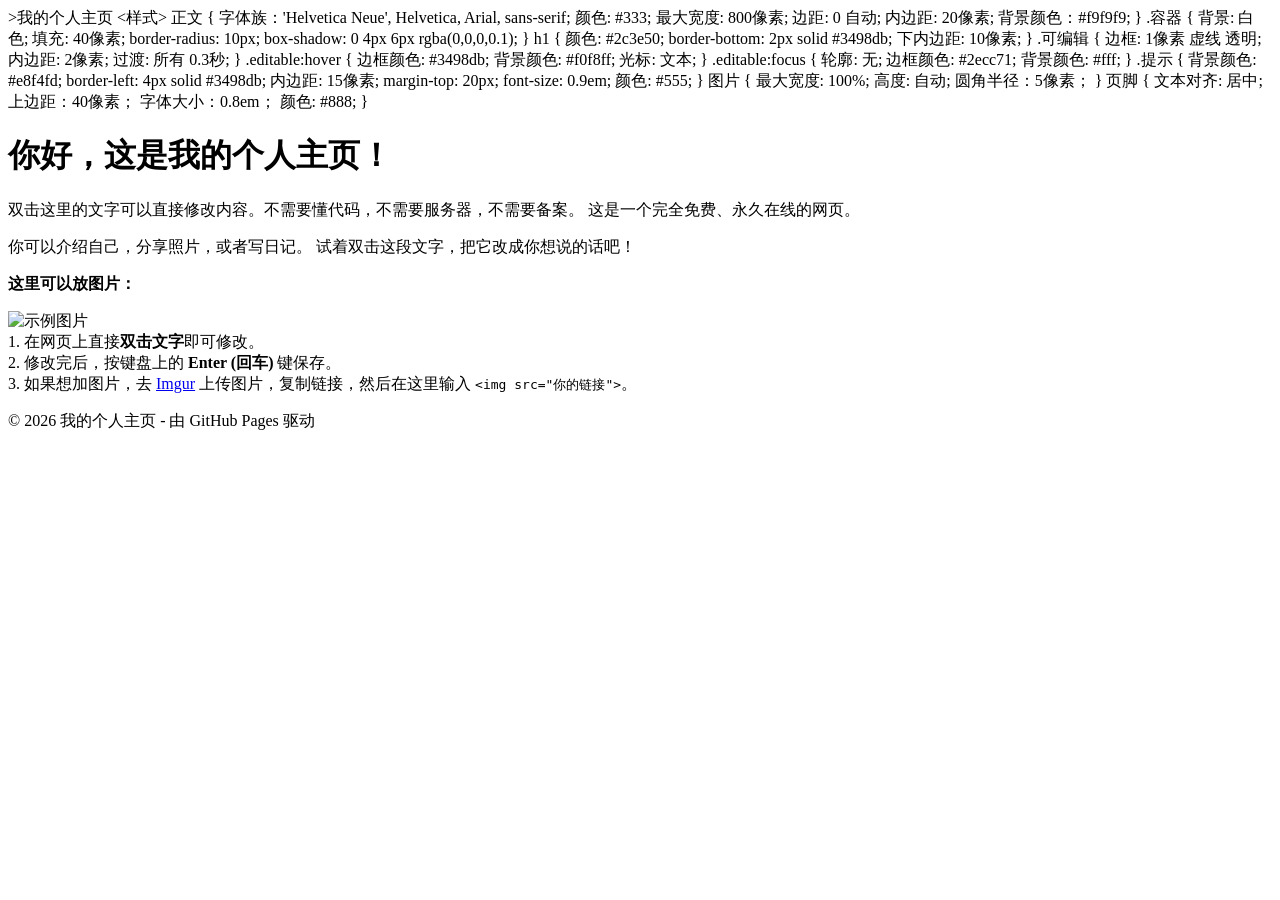
==== index.html @ cb854755 "Create index.html" ====
<!DOCTYPE html>
<html lang="zh-CN">
<head>
    <meta charset="UTF-8">
    <meta name="viewport" content="width=device-width, initial-scale=1.0">
    >我的个人主页</标题>
    <样式>
正文 {
字体族：'Helvetica Neue', Helvetica, Arial, sans-serif;

            颜色: #333;
            最大宽度: 800像素;
            边距: 0 自动;
            内边距: 20像素;
背景颜色：#f9f9f9;
        }
        .容器 {
            背景: 白色;
            填充: 40像素;
            border-radius: 10px;
            box-shadow: 0 4px 6px rgba(0,0,0,0.1);
        }
        h1 {
            颜色: #2c3e50;
            border-bottom: 2px solid #3498db;
            下内边距: 10像素;
        }
        .可编辑 {
            边框: 1像素 虚线 透明;
            内边距: 2像素;
            过渡: 所有 0.3秒;
        }
        .editable:hover {
            边框颜色: #3498db;
            背景颜色: #f0f8ff;
            光标: 文本;
        }
        .editable:focus {
            轮廓: 无;
            边框颜色: #2ecc71;
            背景颜色: #fff;
        }
        .提示 {
            背景颜色: #e8f4fd;
            border-left: 4px solid #3498db;
            内边距: 15像素;
            margin-top: 20px;
            font-size: 0.9em;
            颜色: #555;
        }
        图片 {
            最大宽度: 100%;
            高度: 自动;
圆角半径：5像素；

        }
页脚 {
            文本对齐: 居中;
上边距：40像素；
字体大小：0.8em；
            颜色: #888;
        }
    </style>
</head>
<body>

<div class="container">
    <!-- 标题区域 -->
    <h1 class="editable" contenteditable="true">你好，这是我的个人主页！</h1>
    
    <!-- 内容区域 -->
    <p class="editable" contenteditable="true">
        双击这里的文字可以直接修改内容。不需要懂代码，不需要服务器，不需要备案。
        这是一个完全免费、永久在线的网页。
    </p>

    <p class="editable" contenteditable="true">
        你可以介绍自己，分享照片，或者写日记。
        试着双击这段文字，把它改成你想说的话吧！
    </p>

    <!-- 图片示例区域 (你可以替换 src 里的链接) -->
    <div class="editable" contenteditable="true">
        <p><strong>这里可以放图片：</strong></p>
        <!-- 这是一个示例图片，你可以把 src 里的链接换成你自己的图片链接 -->
        <img src="https://images.unsplash.com/photo-1499750310159-52f0f83ad713?ixlib=rb-1.2.1&auto=format&fit=crop&w=800&q=80" alt="示例图片">
    </div>

    <!-- 提示区域 -->
    <div class="tip">
        
        1. 在网页上直接<b>双击文字</b>即可修改。<br>
        2. 修改完后，按键盘上的 <b>Enter (回车)</b> 键保存。<br>
        3. 如果想加图片，去 <a href="https://imgur.com/upload" target="_blank">Imgur</a> 上传图片，复制链接，然后在这里输入 <code>&lt;img src="你的链接"&gt;</code>。
    </div>

    <footer>
        <p class="editable" contenteditable="true">© 2026 我的个人主页 - 由 GitHub Pages 驱动</p>
    </footer>
</div>

<script>
    // 简单的脚本：监听回车键，模拟保存效果（实际保存需要点击 GitHub 的 Commit 按钮，
    // 但为了让你感觉像是在编辑，这里做一个视觉反馈）
    document.querySelectorAll('.editable').forEach(el => {
        el.addEventListener('keydown', function(e) {
            if (e.key === 'Enter' && !e.shiftKey) {
                e.preventDefault();
                this.blur(); // 失去焦点，表示编辑完成
                (
            }
        });
    });
</script>

</body>
</html>
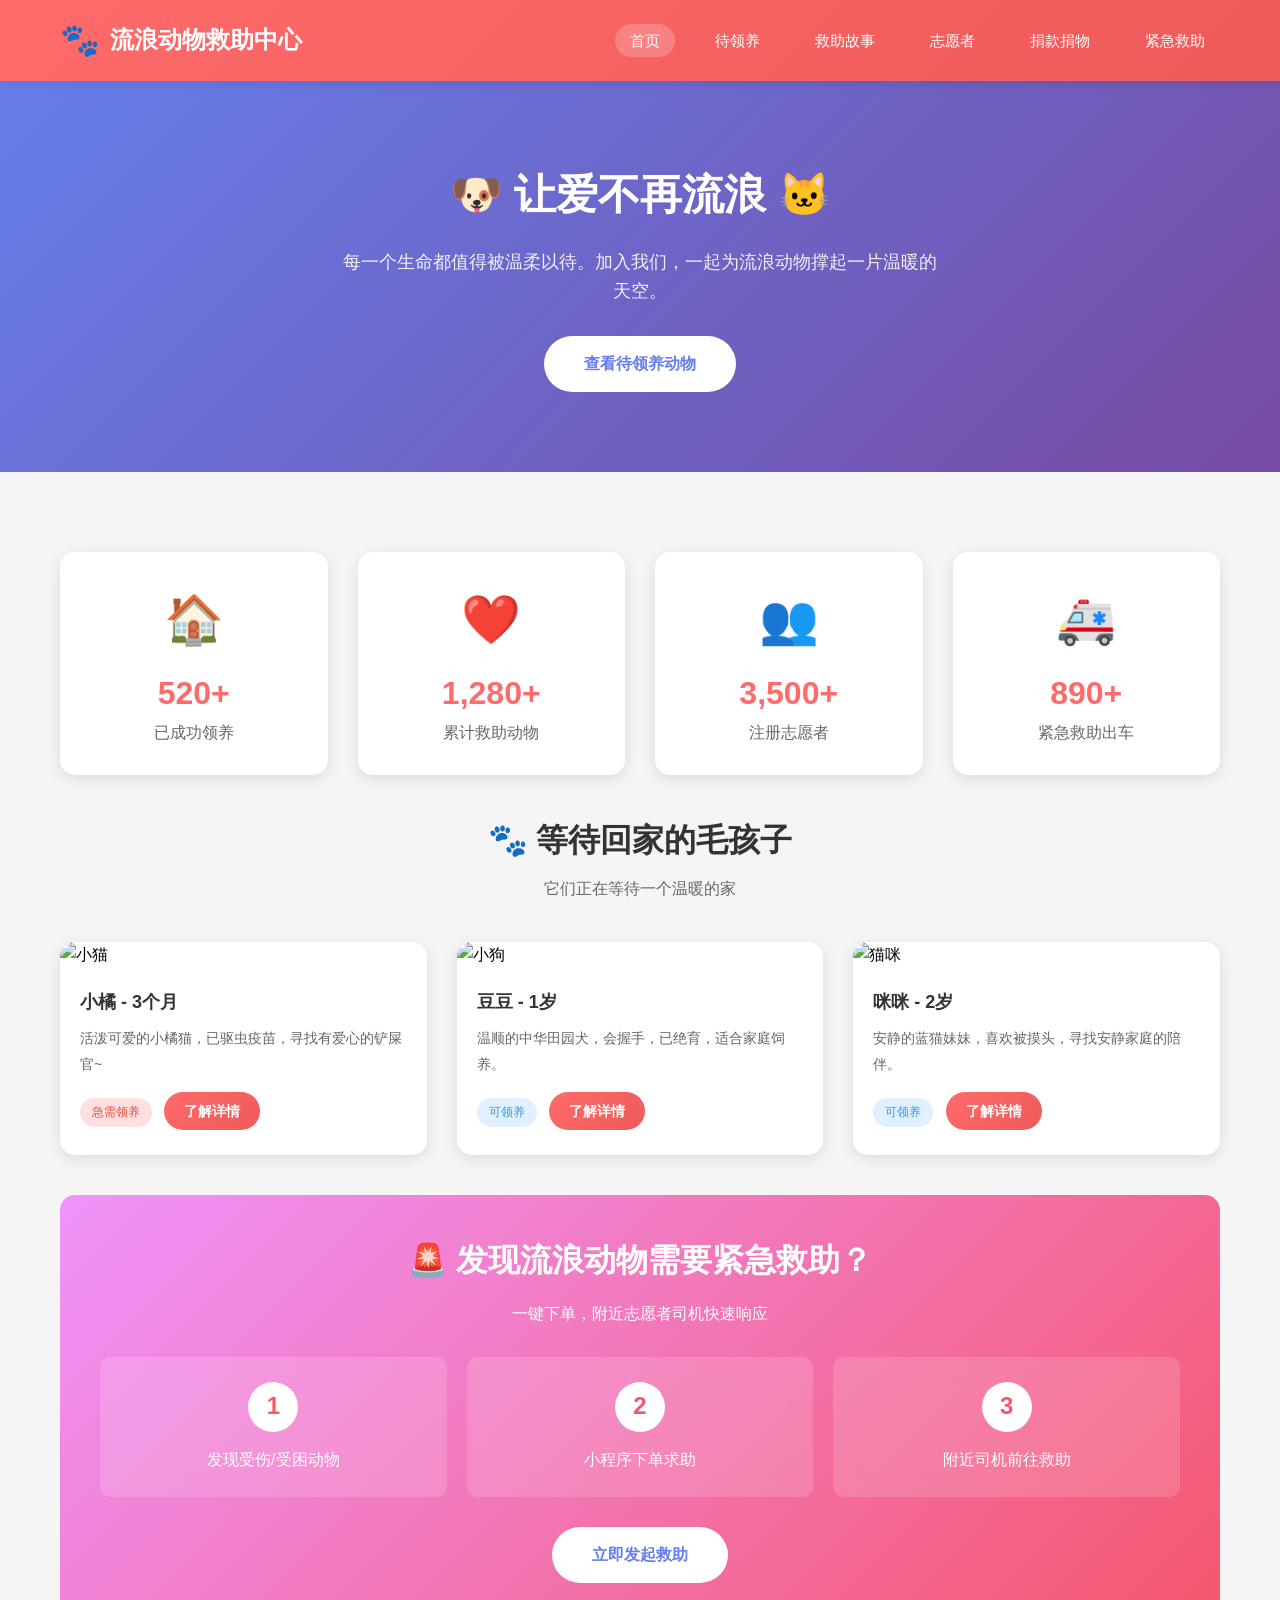
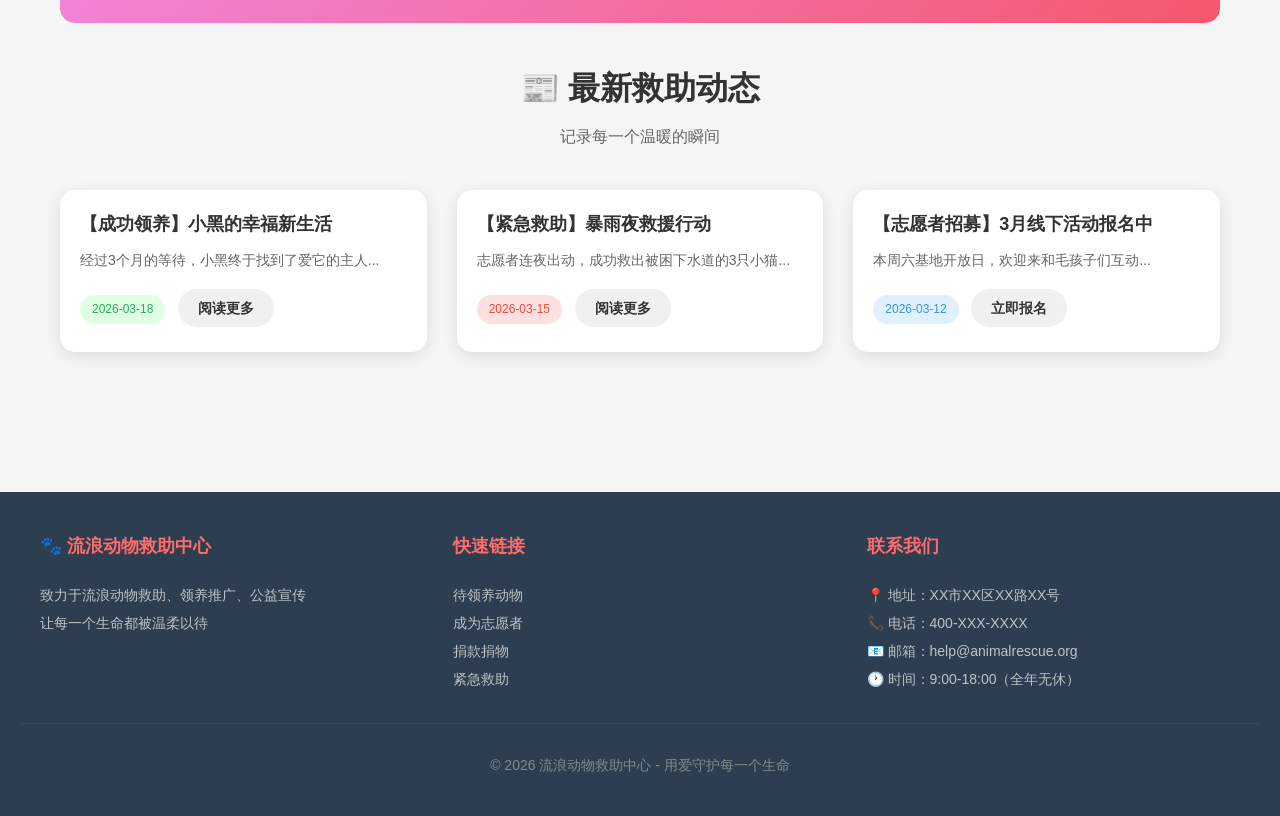
==== commit e92f26ac: "index.html" ====
--- a/index.html
+++ b/index.html
@@ -3,115 +3,178 @@
 <head>
     <meta charset="UTF-8">
     <meta name="viewport" content="width=device-width, initial-scale=1.0">
-    >我的个人主页</标题>
-    <样式>
-正文 {
-字体族：'Helvetica Neue', Helvetica, Arial, sans-serif;
-
-            颜色: #333;
-            最大宽度: 800像素;
-            边距: 0 自动;
-            内边距: 20像素;
-背景颜色：#f9f9f9;
-        }
-        .容器 {
-            背景: 白色;
-            填充: 40像素;
-            border-radius: 10px;
-            box-shadow: 0 4px 6px rgba(0,0,0,0.1);
-        }
-        h1 {
-            颜色: #2c3e50;
-            border-bottom: 2px solid #3498db;
-            下内边距: 10像素;
-        }
-        .可编辑 {
-            边框: 1像素 虚线 透明;
-            内边距: 2像素;
-            过渡: 所有 0.3秒;
-        }
-        .editable:hover {
-            边框颜色: #3498db;
-            背景颜色: #f0f8ff;
-            光标: 文本;
-        }
-        .editable:focus {
-            轮廓: 无;
-            边框颜色: #2ecc71;
-            背景颜色: #fff;
-        }
-        .提示 {
-            背景颜色: #e8f4fd;
-            border-left: 4px solid #3498db;
-            内边距: 15像素;
-            margin-top: 20px;
-            font-size: 0.9em;
-            颜色: #555;
-        }
-        图片 {
-            最大宽度: 100%;
-            高度: 自动;
-圆角半径：5像素；
-
-        }
-页脚 {
-            文本对齐: 居中;
-上边距：40像素；
-字体大小：0.8em；
-            颜色: #888;
-        }
-    </style>
+    <title>流浪动物救助中心 - 让爱不再流浪</title>
+    <link rel="stylesheet" href="style.css">
 </head>
 <body>
+    <!-- 导航栏 -->
+    <nav class="navbar">
+        <div class="nav-container">
+            <a href="index.html" class="logo">
+                <span class="logo-icon">🐾</span>
+                <span>流浪动物救助中心</span>
+            </a>
+            <ul class="nav-links">
+                <li><a href="index.html" class="active">首页</a></li>
+                <li><a href="adopt.html">待领养</a></li>
+                <li><a href="stories.html">救助故事</a></li>
+                <li><a href="volunteer.html">志愿者</a></li>
+                <li><a href="donate.html">捐款捐物</a></li>
+                <li><a href="rescue.html">紧急救助</a></li>
+            </ul>
+        </div>
+    </nav>
 
-<div class="container">
-    <!-- 标题区域 -->
-    <h1 class="editable" contenteditable="true">你好，这是我的个人主页！</h1>
-    
-    <!-- 内容区域 -->
-    <p class="editable" contenteditable="true">
-        双击这里的文字可以直接修改内容。不需要懂代码，不需要服务器，不需要备案。
-        这是一个完全免费、永久在线的网页。
-    </p>
+    <!-- 首页横幅 -->
+    <section class="hero">
+        <h1>🐶 让爱不再流浪 🐱</h1>
+        <p>每一个生命都值得被温柔以待。加入我们，一起为流浪动物撑起一片温暖的天空。</p>
+        <a href="adopt.html" class="hero-btn">查看待领养动物</a>
+    </section>
 
-    <p class="editable" contenteditable="true">
-        你可以介绍自己，分享照片，或者写日记。
-        试着双击这段文字，把它改成你想说的话吧！
-    </p>
+    <!-- 主要内容 -->
+    <div class="container">
+        <!-- 数据统计 -->
+        <div class="card-grid" style="grid-template-columns: repeat(auto-fit, minmax(200px, 1fr));">
+            <div class="card" style="text-align: center; padding: 30px;">
+                <div style="font-size: 48px; margin-bottom: 10px;">🏠</div>
+                <div style="font-size: 32px; font-weight: bold; color: #ff6b6b;">520+</div>
+                <div style="color: #666;">已成功领养</div>
+            </div>
+            <div class="card" style="text-align: center; padding: 30px;">
+                <div style="font-size: 48px; margin-bottom: 10px;">❤️</div>
+                <div style="font-size: 32px; font-weight: bold; color: #ff6b6b;">1,280+</div>
+                <div style="color: #666;">累计救助动物</div>
+            </div>
+            <div class="card" style="text-align: center; padding: 30px;">
+                <div style="font-size: 48px; margin-bottom: 10px;">👥</div>
+                <div style="font-size: 32px; font-weight: bold; color: #ff6b6b;">3,500+</div>
+                <div style="color: #666;">注册志愿者</div>
+            </div>
+            <div class="card" style="text-align: center; padding: 30px;">
+                <div style="font-size: 48px; margin-bottom: 10px;">🚑</div>
+                <div style="font-size: 32px; font-weight: bold; color: #ff6b6b;">890+</div>
+                <div style="color: #666;">紧急救助出车</div>
+            </div>
+        </div>
 
-    <!-- 图片示例区域 (你可以替换 src 里的链接) -->
-    <div class="editable" contenteditable="true">
-        <p><strong>这里可以放图片：</strong></p>
-        <!-- 这是一个示例图片，你可以把 src 里的链接换成你自己的图片链接 -->
-        <img src="https://images.unsplash.com/photo-1499750310159-52f0f83ad713?ixlib=rb-1.2.1&auto=format&fit=crop&w=800&q=80" alt="示例图片">
+        <!-- 待领养动物预览 -->
+        <div class="section-title">
+            <h2>🐾 等待回家的毛孩子</h2>
+            <p>它们正在等待一个温暖的家</p>
+        </div>
+        <div class="card-grid">
+            <div class="card">
+                <img src="https://images.unsplash.com/photo-1592194996308-7b43878e84a6?w=400" alt="小猫" class="card-img">
+                <div class="card-body">
+                    <h3 class="card-title">小橘 - 3个月</h3>
+                    <p class="card-text">活泼可爱的小橘猫，已驱虫疫苗，寻找有爱心的铲屎官~</p>
+                    <span class="card-tag tag-urgent">急需领养</span>
+                    <a href="adopt.html" class="btn btn-primary" style="padding: 8px 20px; font-size: 14px;">了解详情</a>
+                </div>
+            </div>
+            <div class="card">
+                <img src="https://images.unsplash.com/photo-1587300003388-59208cc962cb?w=400" alt="小狗" class="card-img">
+                <div class="card-body">
+                    <h3 class="card-title">豆豆 - 1岁</h3>
+                    <p class="card-text">温顺的中华田园犬，会握手，已绝育，适合家庭饲养。</p>
+                    <span class="card-tag tag-normal">可领养</span>
+                    <a href="adopt.html" class="btn btn-primary" style="padding: 8px 20px; font-size: 14px;">了解详情</a>
+                </div>
+            </div>
+            <div class="card">
+                <img src="https://images.unsplash.com/photo-1514888286974-6c03e2ca1dba?w=400" alt="猫咪" class="card-img">
+                <div class="card-body">
+                    <h3 class="card-title">咪咪 - 2岁</h3>
+                    <p class="card-text">安静的蓝猫妹妹，喜欢被摸头，寻找安静家庭的陪伴。</p>
+                    <span class="card-tag tag-normal">可领养</span>
+                    <a href="adopt.html" class="btn btn-primary" style="padding: 8px 20px; font-size: 14px;">了解详情</a>
+                </div>
+            </div>
+        </div>
+
+        <!-- 紧急救助入口 -->
+        <div class="rescue-banner">
+            <h2>🚨 发现流浪动物需要紧急救助？</h2>
+            <p>一键下单，附近志愿者司机快速响应</p>
+            <div class="rescue-steps">
+                <div class="step-card">
+                    <div class="step-number">1</div>
+                    <div>发现受伤/受困动物</div>
+                </div>
+                <div class="step-card">
+                    <div class="step-number">2</div>
+                    <div>小程序下单求助</div>
+                </div>
+                <div class="step-card">
+                    <div class="step-number">3</div>
+                    <div>附近司机前往救助</div>
+                </div>
+            </div>
+            <a href="rescue.html" class="hero-btn" style="margin-top: 30px;">立即发起救助</a>
+        </div>
+
+        <!-- 最新动态 -->
+        <div class="section-title">
+            <h2>📰 最新救助动态</h2>
+            <p>记录每一个温暖的瞬间</p>
+        </div>
+        <div class="card-grid">
+            <div class="card">
+                <div class="card-body">
+                    <h3 class="card-title">【成功领养】小黑的幸福新生活</h3>
+                    <p class="card-text">经过3个月的等待，小黑终于找到了爱它的主人...</p>
+                    <span class="card-tag tag-success">2026-03-18</span>
+                    <a href="stories.html" class="btn btn-secondary" style="padding: 8px 20px; font-size: 14px;">阅读更多</a>
+                </div>
+            </div>
+            <div class="card">
+                <div class="card-body">
+                    <h3 class="card-title">【紧急救助】暴雨夜救援行动</h3>
+                    <p class="card-text">志愿者连夜出动，成功救出被困下水道的3只小猫...</p>
+                    <span class="card-tag tag-urgent">2026-03-15</span>
+                    <a href="stories.html" class="btn btn-secondary" style="padding: 8px 20px; font-size: 14px;">阅读更多</a>
+                </div>
+            </div>
+            <div class="card">
+                <div class="card-body">
+                    <h3 class="card-title">【志愿者招募】3月线下活动报名中</h3>
+                    <p class="card-text">本周六基地开放日，欢迎来和毛孩子们互动...</p>
+                    <span class="card-tag tag-normal">2026-03-12</span>
+                    <a href="volunteer.html" class="btn btn-secondary" style="padding: 8px 20px; font-size: 14px;">立即报名</a>
+                </div>
+            </div>
+        </div>
     </div>
 
-    <!-- 提示区域 -->
-    <div class="tip">
-        
-        1. 在网页上直接<b>双击文字</b>即可修改。<br>
-        2. 修改完后，按键盘上的 <b>Enter (回车)</b> 键保存。<br>
-        3. 如果想加图片，去 <a href="https://imgur.com/upload" target="_blank">Imgur</a> 上传图片，复制链接，然后在这里输入 <code>&lt;img src="你的链接"&gt;</code>。
-    </div>
+    <!-- 页脚 -->
+    <footer class="footer">
+        <div class="footer-content">
+            <div class="footer-section">
+                <h3>🐾 流浪动物救助中心</h3>
+                <p>致力于流浪动物救助、领养推广、公益宣传</p>
+                <p>让每一个生命都被温柔以待</p>
+            </div>
+            <div class="footer-section">
+                <h3>快速链接</h3>
+                <p><a href="adopt.html">待领养动物</a></p>
+                <p><a href="volunteer.html">成为志愿者</a></p>
+                <p><a href="donate.html">捐款捐物</a></p>
+                <p><a href="rescue.html">紧急救助</a></p>
+            </div>
+            <div class="footer-section">
+                <h3>联系我们</h3>
+                <p>📍 地址：XX市XX区XX路XX号</p>
+                <p>📞 电话：400-XXX-XXXX</p>
+                <p>📧 邮箱：help@animalrescue.org</p>
+                <p>🕐 时间：9:00-18:00（全年无休）</p>
+            </div>
+        </div>
+        <div class="footer-bottom">
+            <p>© 2026 流浪动物救助中心 - 用爱守护每一个生命</p>
+        </div>
+    </footer>
 
-    <footer>
-        <p class="editable" contenteditable="true">© 2026 我的个人主页 - 由 GitHub Pages 驱动</p>
-    </footer>
-</div>
-
-<script>
-    // 简单的脚本：监听回车键，模拟保存效果（实际保存需要点击 GitHub 的 Commit 按钮，
-    // 但为了让你感觉像是在编辑，这里做一个视觉反馈）
-    document.querySelectorAll('.editable').forEach(el => {
-        el.addEventListener('keydown', function(e) {
-            if (e.key === 'Enter' && !e.shiftKey) {
-                e.preventDefault();
-                this.blur(); // 失去焦点，表示编辑完成
-                (
-            }
-        });
-    });
-</script>
-
+    <script src="script.js"></script>
 </body>
 </html>
--- a/style.css
+++ b/style.css
@@ -0,0 +1,448 @@
+/* ===== 全局样式 ===== */
+* {
+    margin: 0;
+    padding: 0;
+    box-sizing: border-box;
+}
+
+body {
+    font-family: 'Microsoft YaHei', 'Helvetica Neue', Helvetica, Arial, sans-serif;
+    line-height: 1.6;
+    颜色: #333;
+    background-color: #f5f5f5;
+}
+
+a {
+    text-decoration: none;
+    color: inherit;
+}
+
+/* ===== 导航栏 ===== */
+.navbar {
+    background: linear-gradient(135deg, #ff6b6b 0%, #ee5a5a 100%);
+    padding: 15px 0;
+    position: sticky;
+    top: 0;
+    z-index: 1000;
+    box-shadow: 0 2px 10px rgba(0,0,0,0.1);
+}
+
+.nav-container {
+    max-width: 1200px;
+    margin: 0 auto;
+    display: flex;
+    justify-content: space-between;
+    align-items: center;
+    padding: 0 20px;
+}
+
+.logo {
+    color: white;
+    font-size: 24px;
+    font-weight: bold;
+    display: flex;
+    align-items: center;
+    gap: 10px;
+}
+
+.logo-icon {
+    font-size: 32px;
+}
+
+.nav-links {
+    display: flex;
+    gap: 25px;
+    list-style: none;
+}
+
+.nav-links a {
+    color: white;
+    font-size: 15px;
+    padding: 8px 15px;
+    border-radius: 20px;
+    transition: all 0.3s;
+}
+
+.nav-links a:hover,
+.nav-links a.active {
+    background-color: rgba(255,255,255,0.2);
+}
+
+/* ===== 页面容器 ===== */
+.container {
+    max-width: 1200px;
+    margin: 0 auto;
+    padding: 40px 20px;
+}
+
+/* ===== 首页横幅 ===== */
+.hero {
+    background: linear-gradient(135deg, #667eea 0%, #764ba2 100%);
+    color: white;
+    text-align: center;
+    padding: 80px 20px;
+    margin-bottom: 40px;
+}
+
+.hero h1 {
+    font-size: 42px;
+    margin-bottom: 20px;
+}
+
+.hero p {
+    font-size: 18px;
+    opacity: 0.9;
+    max-width: 600px;
+    margin: 0 auto 30px;
+}
+
+.hero-btn {
+    display: inline-block;
+    background-color: white;
+    color: #667eea;
+    padding: 15px 40px;
+    border-radius: 30px;
+    font-weight: bold;
+    font-size: 16px;
+    transition: all 0.3s;
+}
+
+.hero-btn:hover {
+    transform: translateY(-3px);
+    box-shadow: 0 5px 20px rgba(0,0,0,0.2);
+}
+
+/* ===== 板块标题 ===== */
+.section-title {
+    text-align: center;
+    margin-bottom: 40px;
+}
+
+.section-title h2 {
+    font-size: 32px;
+    color: #333;
+    margin-bottom: 10px;
+}
+
+.section-title p {
+    color: #666;
+    font-size: 16px;
+}
+
+/* ===== 卡片网格 ===== */
+.card-grid {
+    display: grid;
+    grid-template-columns: repeat(auto-fit, minmax(280px, 1fr));
+    gap: 30px;
+    margin-bottom: 40px;
+}
+
+/* ===== 卡片样式 ===== */
+.card {
+    background: white;
+    border-radius: 15px;
+    overflow: hidden;
+    box-shadow: 0 4px 15px rgba(0,0,0,0.1);
+    transition: all 0.3s;
+}
+
+.card:hover {
+    transform: translateY(-5px);
+    box-shadow: 0 8px 25px rgba(0,0,0,0.15);
+}
+
+.card-img {
+    width: 100%;
+    height: 200px;
+    object-fit: cover;
+}
+
+.card-body {
+    padding: 20px;
+}
+
+.card-title {
+    font-size: 18px;
+    color: #333;
+    margin-bottom: 10px;
+}
+
+.card-text {
+    color: #666;
+    font-size: 14px;
+    margin-bottom: 15px;
+    line-height: 1.8;
+}
+
+.card-tag {
+    display: inline-block;
+    padding: 5px 12px;
+    border-radius: 15px;
+    font-size: 12px;
+    margin-right: 8px;
+    margin-bottom: 8px;
+}
+
+.tag-urgent {
+    background-color: #ffe0e0;
+    color: #e74c3c;
+}
+
+.tag-normal {
+    background-color: #e0f0ff;
+    color: #3498db;
+}
+
+.tag-success {
+    background-color: #e0ffe0;
+    color: #27ae60;
+}
+
+/* ===== 按钮样式 ===== */
+.btn {
+    display: inline-block;
+    padding: 12px 30px;
+    border-radius: 25px;
+    font-size: 15px;
+    font-weight: bold;
+    cursor: pointer;
+    border: none;
+    transition: all 0.3s;
+}
+
+.btn-primary {
+    background: linear-gradient(135deg, #ff6b6b 0%, #ee5a5a 100%);
+    color: white;
+}
+
+.btn-primary:hover {
+    transform: translateY(-2px);
+    box-shadow: 0 5px 15px rgba(255,107,107,0.4);
+}
+
+.btn-secondary {
+    background-color: #f0f0f0;
+    color: #333;
+}
+
+.btn-secondary:hover {
+    background-color: #e0e0e0;
+}
+
+.btn-large {
+    padding: 15px 50px;
+    font-size: 18px;
+}
+
+/* ===== 表单样式 ===== */
+.form-group {
+    margin-bottom: 25px;
+}
+
+.form-group label {
+    display: block;
+    margin-bottom: 8px;
+    font-weight: bold;
+    color: #333;
+}
+
+.form-group input,
+.form-group select,
+.form-group textarea {
+    width: 100%;
+    padding: 12px 15px;
+    border: 2px solid #e0e0e0;
+    border-radius: 8px;
+    font-size: 15px;
+    transition: border-color 0.3s;
+}
+
+.form-group input:focus,
+.form-group select:focus,
+.form-group textarea:focus {
+    outline: none;
+    border-color: #ff6b6b;
+}
+
+.form-group textarea {
+    min-height: 120px;
+    resize: vertical;
+}
+
+/* ===== 急救板块特殊样式 ===== */
+.rescue-banner {
+    background: linear-gradient(135deg, #f093fb 0%, #f5576c 100%);
+    color: white;
+    padding: 40px;
+    border-radius: 15px;
+    text-align: center;
+    margin-bottom: 40px;
+}
+
+.rescue-banner h2 {
+    font-size: 32px;
+    margin-bottom: 15px;
+}
+
+.rescue-steps {
+    display: grid;
+    grid-template-columns: repeat(auto-fit, minmax(250px, 1fr));
+    gap: 20px;
+    margin-top: 30px;
+}
+
+.step-card {
+    background: rgba(255,255,255,0.15);
+    padding: 25px;
+    border-radius: 10px;
+    backdrop-filter: blur(10px);
+}
+
+.step-number {
+    width: 50px;
+    height: 50px;
+    background-color: white;
+    color: #f5576c;
+    border-radius: 50%;
+    display: flex;
+    align-items: center;
+    justify-content: center;
+    font-size: 24px;
+    font-weight: bold;
+    margin: 0 auto 15px;
+}
+
+/* ===== 捐款板块样式 ===== */
+.donate-options {
+    display: grid;
+    grid-template-columns: repeat(auto-fit, minmax(200px, 1fr));
+    gap: 20px;
+    margin-bottom: 30px;
+}
+
+.donate-option {
+    background: white;
+    padding: 30px;
+    border-radius: 15px;
+    text-align: center;
+    border: 3px solid transparent;
+    cursor: pointer;
+    transition: all 0.3s;
+}
+
+.donate-option:hover,
+.donate-option.selected {
+    border-color: #ff6b6b;
+    transform: scale(1.05);
+}
+
+.donate-amount {
+    font-size: 32px;
+    font-weight: bold;
+    color: #ff6b6b;
+    margin-bottom: 10px;
+}
+
+.donate-desc {
+    color: #666;
+    font-size: 14px;
+}
+
+/* ===== 页脚 ===== */
+.footer {
+    background-color: #2c3e50;
+    color: white;
+    padding: 40px 20px;
+    margin-top: 60px;
+}
+
+.footer-content {
+    max-width: 1200px;
+    margin: 0 auto;
+    display: grid;
+    grid-template-columns: repeat(auto-fit, minmax(250px, 1fr));
+    gap: 40px;
+}
+
+.footer-section h3 {
+    font-size: 18px;
+    margin-bottom: 20px;
+    color: #ff6b6b;
+}
+
+.footer-section p,
+.footer-section a {
+    color: #bdc3c7;
+    font-size: 14px;
+    line-height: 2;
+}
+
+.footer-section a:hover {
+    color: white;
+}
+
+.footer-bottom {
+    text-align: center;
+    padding-top: 30px;
+    margin-top: 30px;
+    border-top: 1px solid #34495e;
+    color: #7f8c8d;
+    font-size: 14px;
+}
+
+/* ===== 响应式 ===== */
+@media (max-width: 768px) {
+    .nav-links {
+        display: none;
+    }
+    
+    .hero h1 {
+        font-size: 28px;
+    }
+    
+    .card-grid {
+        grid-template-columns: 1fr;
+    }
+}
+
+/* ===== 弹窗样式 ===== */
+.modal {
+    display: none;
+    position: fixed;
+    top: 0;
+    left: 0;
+    width: 100%;
+    height: 100%;
+    background-color: rgba(0,0,0,0.5);
+    z-index: 2000;
+    align-items: center;
+    justify-content: center;
+}
+
+.modal.show {
+    display: flex;
+}
+
+.modal-content {
+    背景: 白色;
+    填充: 40像素;
+    border-radius: 15px;
+    max-width: 500px;
+    宽度: 90%;
+    max-height: 80vh;
+    溢出-y: 自动;
+    位置: 相对;
+}
+
+.modal-close {
+    position: absolute;
+    top: 15px;
+    right: 20px;
+    font-size: 28px;
+    光标: 指针;
+    颜色: #999;
+}
+
+.modal-close:hover {
+    颜色: #333;
+}
